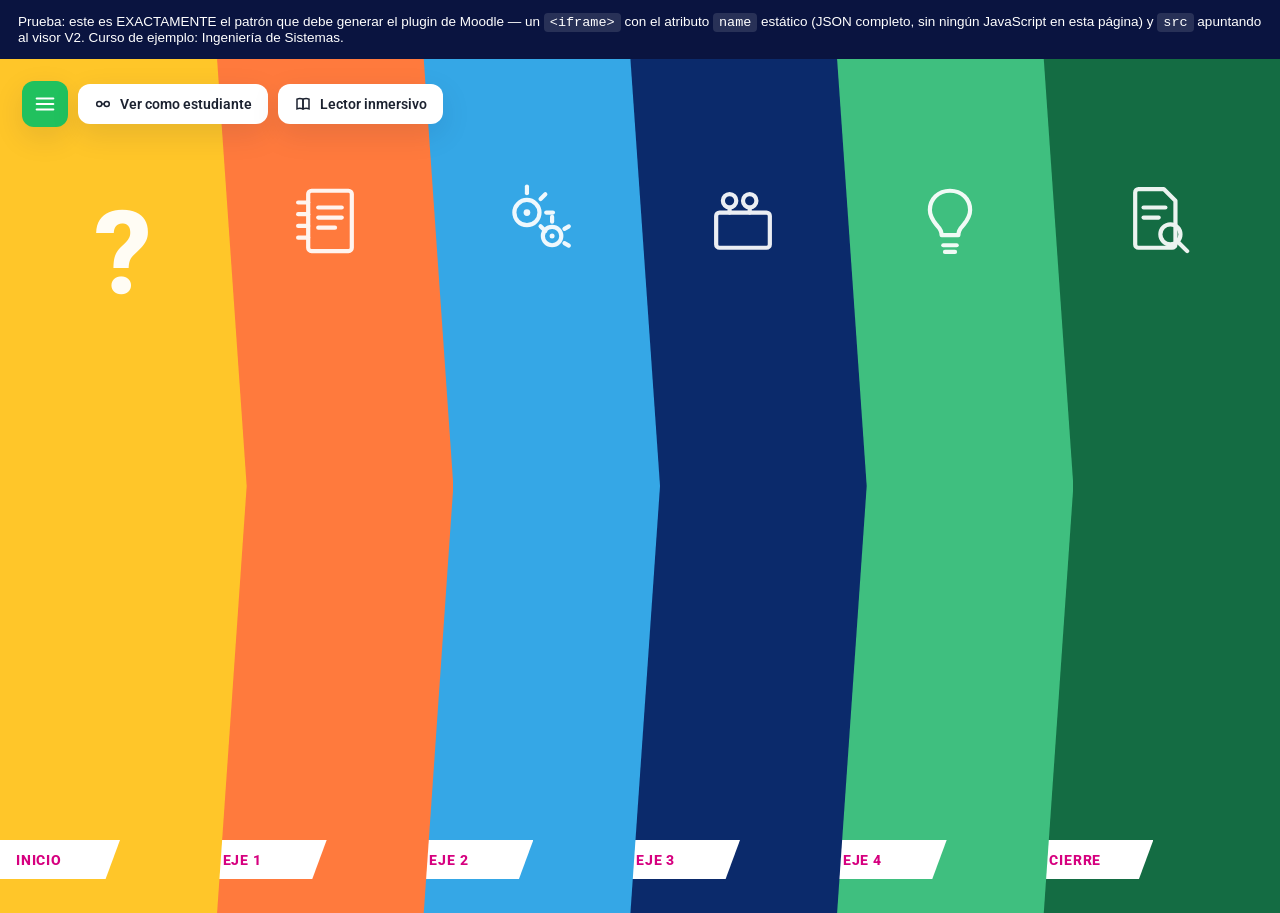
==== test-iframe.html @ 802098e0 "Publica el visor V2 Canvas de UNINCCA Segundo visor de recursos educativos, con un diseño de acordeó" ====
<!DOCTYPE html>
<html lang="es">
<head>
<meta charset="UTF-8">
<meta name="viewport" content="width=device-width, initial-scale=1">
<title>Prueba: visor V2 embebido vía name estático — UNINCCA</title>
<meta name="robots" content="noindex, nofollow">
<style>
  body { margin: 0; font-family: 'Segoe UI', Roboto, Arial, sans-serif; background: #E2E6E9; }
  .info { padding: 14px 18px; background: #0A1440; color: #fff; font-size: 13.5px; }
  .info code { background: rgba(255,255,255,.12); padding: 2px 6px; border-radius: 4px; }
  iframe { display: block; width: 100%; height: calc(100vh - 46px); border: 0; }
</style>
</head>
<body>

<div class="info">
  Prueba: este es EXACTAMENTE el patrón que debe generar el plugin de Moodle — un
  <code>&lt;iframe&gt;</code> con el atributo <code>name</code> estático (JSON completo,
  sin ningún JavaScript en esta página) y <code>src</code> apuntando al visor V2. Curso de
  ejemplo: Ingeniería de Sistemas.
</div>

<!--
  Este es el HTML literal que debe producir el plugin: en PHP, se genera
  con json_encode($datos) y se imprime tal cual dentro del atributo name,
  entre comillas simples. No hace falta JavaScript en la página padre.
-->
<iframe id="incca-hero-section" title="Visor de recurso V2 UNINCCA"
  src="./index.html"
  name='{"curso":"Ingeniería de Sistemas","secciones":{"inicio":{"titulo_header":"ARQUITECTURA DE SOFTWARE Y DESARROLLO DE APLICACIONES","pregunta":"¿Cómo diseñamos sistemas de software que sigan siendo mantenibles, seguros y escalables incluso cuando el equipo, los datos y los usuarios crecen diez veces?","video":"https://www.youtube.com/watch?v=aqz-KE-bpKQ","recursos":[{"titulo":"NUESTRA PREGUNTA","resumen":"Por qué este módulo empieza con una pregunta y no con una definición.","cuerpo":["Antes de hablar de arquitecturas, patrones o lenguajes, este módulo te propone una pregunta incómoda: ¿qué hace que un sistema de software siga vivo, mantenible y seguro tres años después de escrito?","A lo largo de los cuatro ejes vas a construir tu propia respuesta, apoyado en ejercicios de código, lecturas y encuentros sincrónicos con tu docente."]},{"titulo":"LÍNEA DE TIEMPO DEL MÓDULO","resumen":"Cuatro ejes temáticos distribuidos en ocho semanas.","cuerpo":["Semana 1-2 · Eje 1: Fundamentos de programación y lógica computacional.","Semana 3-4 · Eje 2: Estructuras de datos y algoritmos.","Semana 5-6 · Eje 3: Arquitectura de software y bases de datos.","Semana 7-8 · Eje 4: Redes, seguridad y despliegue en la nube, seguido del cierre con el proyecto integrador."]},{"titulo":"CRITERIOS DE EVALUACIÓN","resumen":"Cómo se pondera cada entregable del módulo.","cuerpo":["30% ejercicios de código por eje temático.","30% proyecto integrador de cierre.","20% participación en tutorías sincrónicas y foros.","20% autoevaluación y coevaluación entre pares."]}]},"eje1":{"titulo_header":"FUNDAMENTOS DE PROGRAMACIÓN Y LÓGICA COMPUTACIONAL","pregunta":"¿Qué diferencia a un programa que simplemente funciona de uno que además es fácil de leer, probar y corregir por otra persona seis meses después?","video":"https://www.youtube.com/watch?v=eRsGyueVLvQ","recursos":[{"titulo":"VARIABLES, TIPOS Y CONTROL DE FLUJO","resumen":"Los bloques mínimos de todo programa.","cuerpo":["Repaso de tipos de datos primitivos, estructuras condicionales y ciclos, con ejercicios cortos autoevaluados.","Incluye una guía de buenas prácticas de nombramiento de variables y funciones."]},{"titulo":"FUNCIONES Y DESCOMPOSICIÓN DE PROBLEMAS","resumen":"Dividir un problema grande en piezas pequeñas y probables.","cuerpo":["Introducción a funciones puras, efectos secundarios y pruebas unitarias básicas.","Taller práctico: refactorizar un script de 80 líneas en funciones reutilizables."]}]},"eje2":{"titulo_header":"ESTRUCTURAS DE DATOS Y ALGORITMOS","pregunta":"Si dos soluciones dan el mismo resultado, ¿qué información necesitas para decidir cuál escalará mejor cuando los datos se multipliquen por mil?","video":"https://www.youtube.com/watch?v=aqz-KE-bpKQ","recursos":[{"titulo":"LISTAS, PILAS Y COLAS","resumen":"Cuándo usar cada estructura y por qué.","cuerpo":["Comparación práctica de listas enlazadas, pilas y colas con casos de uso reales en sistemas web.","Ejercicio: implementar una cola de tareas para un sistema de notificaciones."]},{"titulo":"COMPLEJIDAD ALGORÍTMICA (BIG O)","resumen":"Una forma de comparar algoritmos sin ejecutarlos.","cuerpo":["Introducción intuitiva a la notación Big O con ejemplos de búsqueda y ordenamiento.","Taller: medir y comparar el tiempo de ejecución de tres algoritmos de ordenamiento distintos."]},{"titulo":"ÁRBOLES Y GRAFOS","resumen":"Modelar relaciones jerárquicas y en red.","cuerpo":["Recorridos en árboles binarios y grafos, aplicados a problemas de rutas y jerarquías organizacionales."]}]},"eje3":{"titulo_header":"ARQUITECTURA DE SOFTWARE Y BASES DE DATOS","pregunta":"¿Qué decisiones de diseño tomadas en la primera semana de un proyecto son las más caras de revertir en el mes doce?","video":"https://www.youtube.com/watch?v=eRsGyueVLvQ","recursos":[{"titulo":"PATRONES DE DISEÑO ESENCIALES","resumen":"Soluciones probadas a problemas recurrentes.","cuerpo":["Repaso de los patrones MVC, Repository y Singleton, con ejemplos en un caso de estudio de una API educativa."]},{"titulo":"MODELADO DE BASES DE DATOS RELACIONALES","resumen":"Del diagrama entidad-relación a las tablas normalizadas.","cuerpo":["Taller guiado: modelar la base de datos de un sistema de matrículas universitario, desde el diagrama ER hasta la tercera forma normal."]}]},"eje4":{"titulo_header":"REDES, SEGURIDAD Y DESPLIEGUE EN LA NUBE","pregunta":"Cuando tu aplicación pasa de tu computador a producción, ¿qué capas de protección y monitoreo se vuelven no negociables?","video":"https://www.youtube.com/watch?v=aqz-KE-bpKQ","recursos":[{"titulo":"FUNDAMENTOS DE REDES Y PROTOCOLOS","resumen":"Cómo viajan los datos entre cliente y servidor.","cuerpo":["Repaso del modelo cliente-servidor, HTTP/HTTPS y APIs REST, con captura de tráfico en un entorno controlado."]},{"titulo":"SEGURIDAD INFORMÁTICA BÁSICA","resumen":"Los errores más comunes que abren la puerta a un ataque.","cuerpo":["Introducción a inyección SQL, XSS y buenas prácticas de manejo de credenciales, con ejercicios de detección en código real."]},{"titulo":"DESPLIEGUE Y CI/CD","resumen":"De tu editor de código a un servidor en producción.","cuerpo":["Taller práctico: configurar un pipeline de integración y despliegue continuo para una aplicación web sencilla."]}]},"cierre":{"titulo_header":"PROYECTO INTEGRADOR Y TENDENCIAS EMERGENTES","pregunta":"De todo lo construido en este módulo, ¿qué pieza defenderías frente a un equipo de trabajo real como tu mejor decisión técnica?","video":"https://www.youtube.com/watch?v=eRsGyueVLvQ","recursos":[{"titulo":"GUÍA DEL PROYECTO INTEGRADOR","resumen":"Los requisitos para el entregable final del módulo.","cuerpo":["Especificación del proyecto integrador: una aplicación web completa que combine los cuatro ejes trabajados durante el módulo.","Rúbrica de evaluación y fechas de sustentación ante el equipo docente."]},{"titulo":"TENDENCIAS EMERGENTES: IA, DEVOPS Y NUBE","resumen":"Hacia dónde mira la industria hoy.","cuerpo":["Panorama breve de inteligencia artificial aplicada al desarrollo de software, cultura DevOps y arquitecturas cloud-native.","Recomendaciones de rutas de profundización para después del módulo."]},{"titulo":"AUTOEVALUACIÓN Y CIERRE","resumen":"Un espacio para reconocer tu propio proceso.","cuerpo":["Cuestionario breve de autoevaluación y coevaluación entre pares, con espacio para comentarios abiertos sobre el módulo."]}]}}}'>
</iframe>
</body>
</html>
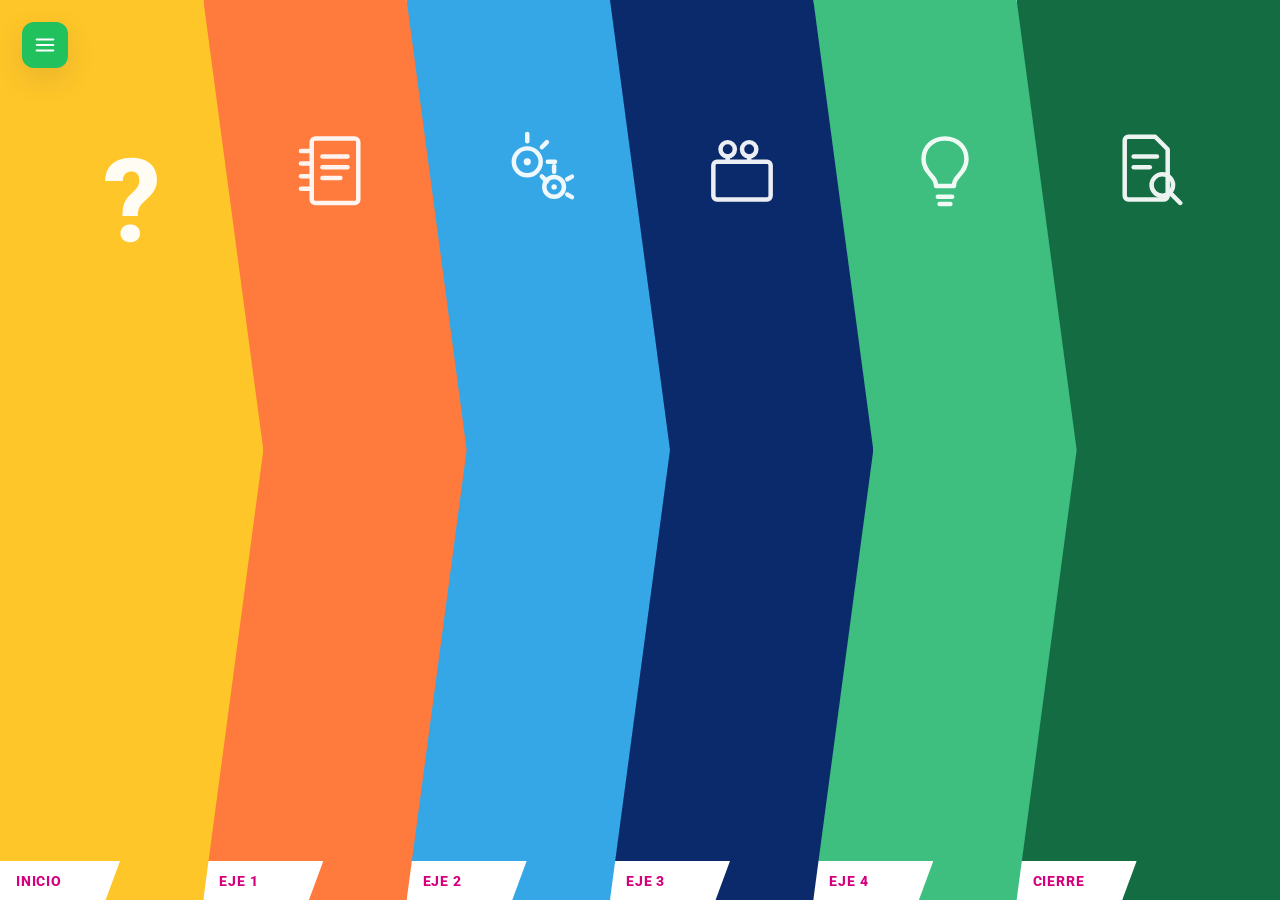
==== commit 94e95d92: "Refactoriza acordeón, header dinámico y portada de un solo acceso - Acordeón: todos los paneles qued" ====
--- a/test-iframe.html
+++ b/test-iframe.html
@@ -6,20 +6,18 @@
 <title>Prueba: visor V2 embebido vía name estático — UNINCCA</title>
 <meta name="robots" content="noindex, nofollow">
 <style>
-  body { margin: 0; font-family: 'Segoe UI', Roboto, Arial, sans-serif; background: #E2E6E9; }
-  .info { padding: 14px 18px; background: #0A1440; color: #fff; font-size: 13.5px; }
+  /* html/body a exactamente 100vh y sin overflow: así la página externa
+     NUNCA saca su propio scroll, sin importar si el aviso de arriba
+     ocupa una o dos líneas — el único scroll visible es el del iframe. */
+  html, body { height: 100%; margin: 0; overflow: hidden; }
+  body { display: flex; flex-direction: column; font-family: 'Segoe UI', Roboto, Arial, sans-serif; background: #E2E6E9; }
+  .info { flex: none; padding: 14px 18px; background: #0A1440; color: #fff; font-size: 13.5px; }
   .info code { background: rgba(255,255,255,.12); padding: 2px 6px; border-radius: 4px; }
-  iframe { display: block; width: 100%; height: calc(100vh - 46px); border: 0; }
+  iframe { flex: 1; display: block; width: 100%; border: 0; }
 </style>
 </head>
 <body>
 
-<div class="info">
-  Prueba: este es EXACTAMENTE el patrón que debe generar el plugin de Moodle — un
-  <code>&lt;iframe&gt;</code> con el atributo <code>name</code> estático (JSON completo,
-  sin ningún JavaScript en esta página) y <code>src</code> apuntando al visor V2. Curso de
-  ejemplo: Ingeniería de Sistemas.
-</div>
 
 <!--
   Este es el HTML literal que debe producir el plugin: en PHP, se genera
@@ -28,7 +26,7 @@
 -->
 <iframe id="incca-hero-section" title="Visor de recurso V2 UNINCCA"
   src="./index.html"
-  name='{"curso":"Ingeniería de Sistemas","secciones":{"inicio":{"titulo_header":"ARQUITECTURA DE SOFTWARE Y DESARROLLO DE APLICACIONES","pregunta":"¿Cómo diseñamos sistemas de software que sigan siendo mantenibles, seguros y escalables incluso cuando el equipo, los datos y los usuarios crecen diez veces?","video":"https://www.youtube.com/watch?v=aqz-KE-bpKQ","recursos":[{"titulo":"NUESTRA PREGUNTA","resumen":"Por qué este módulo empieza con una pregunta y no con una definición.","cuerpo":["Antes de hablar de arquitecturas, patrones o lenguajes, este módulo te propone una pregunta incómoda: ¿qué hace que un sistema de software siga vivo, mantenible y seguro tres años después de escrito?","A lo largo de los cuatro ejes vas a construir tu propia respuesta, apoyado en ejercicios de código, lecturas y encuentros sincrónicos con tu docente."]},{"titulo":"LÍNEA DE TIEMPO DEL MÓDULO","resumen":"Cuatro ejes temáticos distribuidos en ocho semanas.","cuerpo":["Semana 1-2 · Eje 1: Fundamentos de programación y lógica computacional.","Semana 3-4 · Eje 2: Estructuras de datos y algoritmos.","Semana 5-6 · Eje 3: Arquitectura de software y bases de datos.","Semana 7-8 · Eje 4: Redes, seguridad y despliegue en la nube, seguido del cierre con el proyecto integrador."]},{"titulo":"CRITERIOS DE EVALUACIÓN","resumen":"Cómo se pondera cada entregable del módulo.","cuerpo":["30% ejercicios de código por eje temático.","30% proyecto integrador de cierre.","20% participación en tutorías sincrónicas y foros.","20% autoevaluación y coevaluación entre pares."]}]},"eje1":{"titulo_header":"FUNDAMENTOS DE PROGRAMACIÓN Y LÓGICA COMPUTACIONAL","pregunta":"¿Qué diferencia a un programa que simplemente funciona de uno que además es fácil de leer, probar y corregir por otra persona seis meses después?","video":"https://www.youtube.com/watch?v=eRsGyueVLvQ","recursos":[{"titulo":"VARIABLES, TIPOS Y CONTROL DE FLUJO","resumen":"Los bloques mínimos de todo programa.","cuerpo":["Repaso de tipos de datos primitivos, estructuras condicionales y ciclos, con ejercicios cortos autoevaluados.","Incluye una guía de buenas prácticas de nombramiento de variables y funciones."]},{"titulo":"FUNCIONES Y DESCOMPOSICIÓN DE PROBLEMAS","resumen":"Dividir un problema grande en piezas pequeñas y probables.","cuerpo":["Introducción a funciones puras, efectos secundarios y pruebas unitarias básicas.","Taller práctico: refactorizar un script de 80 líneas en funciones reutilizables."]}]},"eje2":{"titulo_header":"ESTRUCTURAS DE DATOS Y ALGORITMOS","pregunta":"Si dos soluciones dan el mismo resultado, ¿qué información necesitas para decidir cuál escalará mejor cuando los datos se multipliquen por mil?","video":"https://www.youtube.com/watch?v=aqz-KE-bpKQ","recursos":[{"titulo":"LISTAS, PILAS Y COLAS","resumen":"Cuándo usar cada estructura y por qué.","cuerpo":["Comparación práctica de listas enlazadas, pilas y colas con casos de uso reales en sistemas web.","Ejercicio: implementar una cola de tareas para un sistema de notificaciones."]},{"titulo":"COMPLEJIDAD ALGORÍTMICA (BIG O)","resumen":"Una forma de comparar algoritmos sin ejecutarlos.","cuerpo":["Introducción intuitiva a la notación Big O con ejemplos de búsqueda y ordenamiento.","Taller: medir y comparar el tiempo de ejecución de tres algoritmos de ordenamiento distintos."]},{"titulo":"ÁRBOLES Y GRAFOS","resumen":"Modelar relaciones jerárquicas y en red.","cuerpo":["Recorridos en árboles binarios y grafos, aplicados a problemas de rutas y jerarquías organizacionales."]}]},"eje3":{"titulo_header":"ARQUITECTURA DE SOFTWARE Y BASES DE DATOS","pregunta":"¿Qué decisiones de diseño tomadas en la primera semana de un proyecto son las más caras de revertir en el mes doce?","video":"https://www.youtube.com/watch?v=eRsGyueVLvQ","recursos":[{"titulo":"PATRONES DE DISEÑO ESENCIALES","resumen":"Soluciones probadas a problemas recurrentes.","cuerpo":["Repaso de los patrones MVC, Repository y Singleton, con ejemplos en un caso de estudio de una API educativa."]},{"titulo":"MODELADO DE BASES DE DATOS RELACIONALES","resumen":"Del diagrama entidad-relación a las tablas normalizadas.","cuerpo":["Taller guiado: modelar la base de datos de un sistema de matrículas universitario, desde el diagrama ER hasta la tercera forma normal."]}]},"eje4":{"titulo_header":"REDES, SEGURIDAD Y DESPLIEGUE EN LA NUBE","pregunta":"Cuando tu aplicación pasa de tu computador a producción, ¿qué capas de protección y monitoreo se vuelven no negociables?","video":"https://www.youtube.com/watch?v=aqz-KE-bpKQ","recursos":[{"titulo":"FUNDAMENTOS DE REDES Y PROTOCOLOS","resumen":"Cómo viajan los datos entre cliente y servidor.","cuerpo":["Repaso del modelo cliente-servidor, HTTP/HTTPS y APIs REST, con captura de tráfico en un entorno controlado."]},{"titulo":"SEGURIDAD INFORMÁTICA BÁSICA","resumen":"Los errores más comunes que abren la puerta a un ataque.","cuerpo":["Introducción a inyección SQL, XSS y buenas prácticas de manejo de credenciales, con ejercicios de detección en código real."]},{"titulo":"DESPLIEGUE Y CI/CD","resumen":"De tu editor de código a un servidor en producción.","cuerpo":["Taller práctico: configurar un pipeline de integración y despliegue continuo para una aplicación web sencilla."]}]},"cierre":{"titulo_header":"PROYECTO INTEGRADOR Y TENDENCIAS EMERGENTES","pregunta":"De todo lo construido en este módulo, ¿qué pieza defenderías frente a un equipo de trabajo real como tu mejor decisión técnica?","video":"https://www.youtube.com/watch?v=eRsGyueVLvQ","recursos":[{"titulo":"GUÍA DEL PROYECTO INTEGRADOR","resumen":"Los requisitos para el entregable final del módulo.","cuerpo":["Especificación del proyecto integrador: una aplicación web completa que combine los cuatro ejes trabajados durante el módulo.","Rúbrica de evaluación y fechas de sustentación ante el equipo docente."]},{"titulo":"TENDENCIAS EMERGENTES: IA, DEVOPS Y NUBE","resumen":"Hacia dónde mira la industria hoy.","cuerpo":["Panorama breve de inteligencia artificial aplicada al desarrollo de software, cultura DevOps y arquitecturas cloud-native.","Recomendaciones de rutas de profundización para después del módulo."]},{"titulo":"AUTOEVALUACIÓN Y CIERRE","resumen":"Un espacio para reconocer tu propio proceso.","cuerpo":["Cuestionario breve de autoevaluación y coevaluación entre pares, con espacio para comentarios abiertos sobre el módulo."]}]}}}'>
+  name='{"curso":"Ingeniería de Sistemas","secciones":{"inicio":{"ilustracion":"https://cdni.iconscout.com/illustration/premium/thumb/hombre-diciendo-hola-saludo-illustration-svg-download-png-5662054.png","titulo_header":"ARQUITECTURA DE SOFTWARE Y DESARROLLO DE APLICACIONES","pregunta":"¿Cómo diseñamos sistemas de software que sigan siendo mantenibles, seguros y escalables incluso cuando el equipo, los datos y los usuarios crecen diez veces?","video":"https://www.youtube.com/watch?v=aqz-KE-bpKQ","recursos":[{"titulo":"NUESTRA PREGUNTA","resumen":"Por qué este módulo empieza con una pregunta y no con una definición.","cuerpo":["Antes de hablar de arquitecturas, patrones o lenguajes, este módulo te propone una pregunta incómoda: ¿qué hace que un sistema de software siga vivo, mantenible y seguro tres años después de escrito?","A lo largo de los cuatro ejes vas a construir tu propia respuesta, apoyado en ejercicios de código, lecturas y encuentros sincrónicos con tu docente."]},{"titulo":"LÍNEA DE TIEMPO DEL MÓDULO","resumen":"Cuatro ejes temáticos distribuidos en ocho semanas.","cuerpo":["Semana 1-2 · Eje 1: Fundamentos de programación y lógica computacional.","Semana 3-4 · Eje 2: Estructuras de datos y algoritmos.","Semana 5-6 · Eje 3: Arquitectura de software y bases de datos.","Semana 7-8 · Eje 4: Redes, seguridad y despliegue en la nube, seguido del cierre con el proyecto integrador."]},{"titulo":"CRITERIOS DE EVALUACIÓN","resumen":"Cómo se pondera cada entregable del módulo.","cuerpo":["30% ejercicios de código por eje temático.","30% proyecto integrador de cierre.","20% participación en tutorías sincrónicas y foros.","20% autoevaluación y coevaluación entre pares."]}]},"eje1":{"ilustracion":"https://png.pngtree.com/png-clipart/20250604/original/pngtree-exploring-a-temperate-forest-with-its-mix-of-deciduous-and-evergreen-png-image_21121422.png","titulo_header":"FUNDAMENTOS DE PROGRAMACIÓN Y LÓGICA COMPUTACIONAL","pregunta":"¿Qué diferencia a un programa que simplemente funciona de uno que además es fácil de leer, probar y corregir por otra persona seis meses después?","video":"https://www.youtube.com/watch?v=eRsGyueVLvQ","recursos":[{"titulo":"VARIABLES, TIPOS Y CONTROL DE FLUJO","resumen":"Los bloques mínimos de todo programa.","cuerpo":["Repaso de tipos de datos primitivos, estructuras condicionales y ciclos, con ejercicios cortos autoevaluados.","Incluye una guía de buenas prácticas de nombramiento de variables y funciones."]},{"titulo":"FUNCIONES Y DESCOMPOSICIÓN DE PROBLEMAS","resumen":"Dividir un problema grande en piezas pequeñas y probables.","cuerpo":["Introducción a funciones puras, efectos secundarios y pruebas unitarias básicas.","Taller práctico: refactorizar un script de 80 líneas en funciones reutilizables."]}]},"eje2":{"ilustracion":"https://static.vecteezy.com/system/resources/thumbnails/021/353/223/small/light-bulb-with-rays-shine-energy-and-idea-symbol-icon-greeting-cards-prints-for-badges-posters-png.png","titulo_header":"ESTRUCTURAS DE DATOS Y ALGORITMOS","pregunta":"Si dos soluciones dan el mismo resultado, ¿qué información necesitas para decidir cuál escalará mejor cuando los datos se multipliquen por mil?","video":"https://www.youtube.com/watch?v=aqz-KE-bpKQ","recursos":[{"titulo":"LISTAS, PILAS Y COLAS","resumen":"Cuándo usar cada estructura y por qué.","cuerpo":["Comparación práctica de listas enlazadas, pilas y colas con casos de uso reales en sistemas web.","Ejercicio: implementar una cola de tareas para un sistema de notificaciones."]},{"titulo":"COMPLEJIDAD ALGORÍTMICA (BIG O)","resumen":"Una forma de comparar algoritmos sin ejecutarlos.","cuerpo":["Introducción intuitiva a la notación Big O con ejemplos de búsqueda y ordenamiento.","Taller: medir y comparar el tiempo de ejecución de tres algoritmos de ordenamiento distintos."]},{"titulo":"ÁRBOLES Y GRAFOS","resumen":"Modelar relaciones jerárquicas y en red.","cuerpo":["Recorridos en árboles binarios y grafos, aplicados a problemas de rutas y jerarquías organizacionales."]}]},"eje3":{"ilustracion":"https://marketplace.canva.com/e4seU/MAHDpZe4seU/1/tl/canva-illustration-of-human-brain-MAHDpZe4seU.png","titulo_header":"ARQUITECTURA DE SOFTWARE Y BASES DE DATOS","pregunta":"¿Qué decisiones de diseño tomadas en la primera semana de un proyecto son las más caras de revertir en el mes doce?","video":"https://www.youtube.com/watch?v=eRsGyueVLvQ","recursos":[{"titulo":"PATRONES DE DISEÑO ESENCIALES","resumen":"Soluciones probadas a problemas recurrentes.","cuerpo":["Repaso de los patrones MVC, Repository y Singleton, con ejemplos en un caso de estudio de una API educativa."]},{"titulo":"MODELADO DE BASES DE DATOS RELACIONALES","resumen":"Del diagrama entidad-relación a las tablas normalizadas.","cuerpo":["Taller guiado: modelar la base de datos de un sistema de matrículas universitario, desde el diagrama ER hasta la tercera forma normal."]}]},"eje4":{"ilustracion":"https://cdn-icons-png.flaticon.com/512/15105/15105659.png","titulo_header":"REDES, SEGURIDAD Y DESPLIEGUE EN LA NUBE","pregunta":"Cuando tu aplicación pasa de tu computador a producción, ¿qué capas de protección y monitoreo se vuelven no negociables?","video":"https://www.youtube.com/watch?v=aqz-KE-bpKQ","recursos":[{"titulo":"FUNDAMENTOS DE REDES Y PROTOCOLOS","resumen":"Cómo viajan los datos entre cliente y servidor.","cuerpo":["Repaso del modelo cliente-servidor, HTTP/HTTPS y APIs REST, con captura de tráfico en un entorno controlado."]},{"titulo":"SEGURIDAD INFORMÁTICA BÁSICA","resumen":"Los errores más comunes que abren la puerta a un ataque.","cuerpo":["Introducción a inyección SQL, XSS y buenas prácticas de manejo de credenciales, con ejercicios de detección en código real."]},{"titulo":"DESPLIEGUE Y CI/CD","resumen":"De tu editor de código a un servidor en producción.","cuerpo":["Taller práctico: configurar un pipeline de integración y despliegue continuo para una aplicación web sencilla."]}]},"cierre":{"ilustracion":"https://png.pngtree.com/png-clipart/20220509/original/pngtree-desktop-personal-computer-for-gaming-pc-icon-png-image_7667379.png","titulo_header":"PROYECTO INTEGRADOR Y TENDENCIAS EMERGENTES","pregunta":"De todo lo construido en este módulo, ¿qué pieza defenderías frente a un equipo de trabajo real como tu mejor decisión técnica?","video":"https://www.youtube.com/watch?v=eRsGyueVLvQ","recursos":[{"titulo":"GUÍA DEL PROYECTO INTEGRADOR","resumen":"Los requisitos para el entregable final del módulo.","cuerpo":["Especificación del proyecto integrador: una aplicación web completa que combine los cuatro ejes trabajados durante el módulo.","Rúbrica de evaluación y fechas de sustentación ante el equipo docente."]},{"titulo":"TENDENCIAS EMERGENTES: IA, DEVOPS Y NUBE","resumen":"Hacia dónde mira la industria hoy.","cuerpo":["Panorama breve de inteligencia artificial aplicada al desarrollo de software, cultura DevOps y arquitecturas cloud-native.","Recomendaciones de rutas de profundización para después del módulo."]},{"titulo":"AUTOEVALUACIÓN Y CIERRE","resumen":"Un espacio para reconocer tu propio proceso.","cuerpo":["Cuestionario breve de autoevaluación y coevaluación entre pares, con espacio para comentarios abiertos sobre el módulo."]}]}}}'>
 </iframe>
 </body>
 </html>
